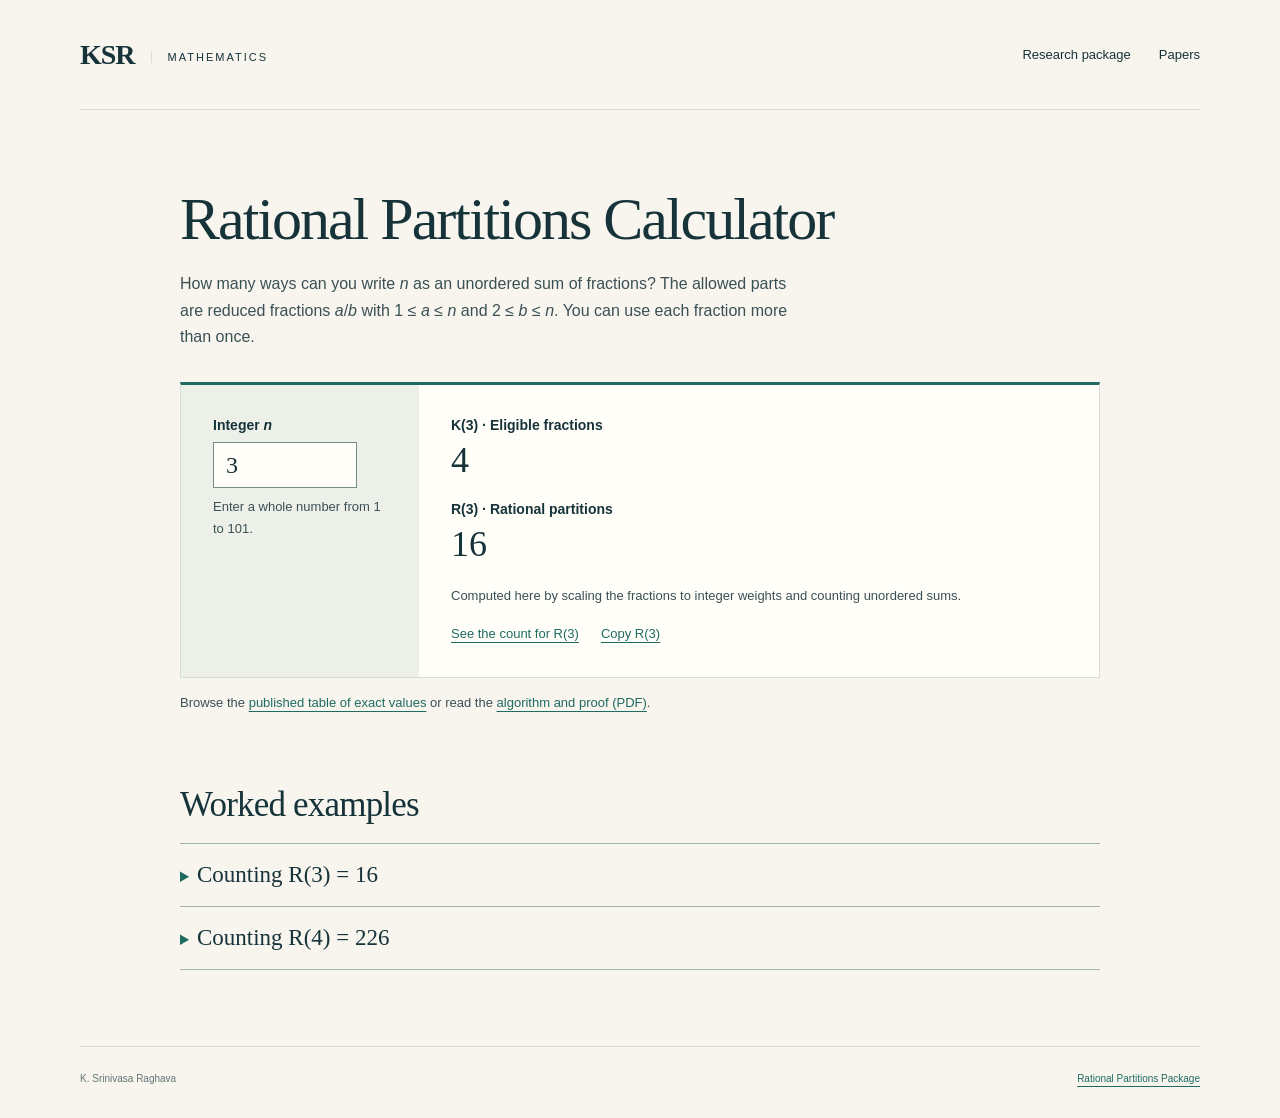
==== docs/rational-partitions.html @ e2c0a100 "Add the interactive Rational Partitions calculator and worked examples" ====
<!doctype html>
<html lang="en">
<head>
  <meta charset="utf-8">
  <meta name="viewport" content="width=device-width, initial-scale=1">
  <meta name="theme-color" content="#17333a">
  <meta name="description" content="Explore exact diagonal rational partition counts for integers from 1 to 101, with worked examples for 3 and 4.">
  <title>Rational Partitions Calculator | K. Srinivasa Raghava</title>
  <link rel="stylesheet" href="styles.css">
  <style>
    .calc-page { max-width: 920px; margin-inline: auto; padding-block: clamp(40px, 6vw, 76px); }
    .calc-page h1 { max-width: 800px; font-size: clamp(38px, 5vw, 60px); }
    .calc-page h2 { font-size: clamp(27px, 4vw, 35px); }
    .calc-page p, .calc-page li { line-height: 1.65; }
    .calc-intro { max-width: 71ch; margin: 18px 0 32px; color: var(--body); }
    .calc-panel { display: grid; grid-template-columns: minmax(180px, .7fr) minmax(0, 2fr); background: var(--white); border: 1px solid var(--line); border-top: 3px solid var(--accent); }
    .calc-controls, .calc-results { padding: clamp(20px, 3vw, 32px); min-width: 0; }
    .calc-controls { background: var(--wash); }
    .calc-controls label, .calc-label { display: block; font-size: 14px; font-weight: bold; }
    .calc-controls input { margin-top: 9px; width: 100%; max-width: 12ch; min-height: 46px; padding: 7px 12px; color: var(--ink); background: var(--white); border: 1px solid #758f86; font: 24px Georgia, serif; }
    .calc-page .calc-hint, .calc-page .calc-method, .calc-page .calc-source { color: var(--body); font-size: 13px; }
    .calc-hint { margin: 8px 0 0; }
    .calc-results dl { margin: 0; }
    .calc-results dt:not(:first-child) { margin-top: 18px; }
    .calc-label { margin-bottom: 5px; }
    .calc-value { display: block; margin: 0; overflow-wrap: anywhere; font: 36px/1.25 Georgia, serif; font-variant-numeric: lining-nums tabular-nums; }
    .calc-value.long { font: 16px/1.65 ui-monospace, Consolas, monospace; }
    .calc-method { margin: 18px 0 0; }
    .calc-actions { display: flex; flex-wrap: wrap; align-items: center; gap: 12px 22px; margin-top: 15px; font-size: 13px; }
    .calc-actions button { background: none; border: 0; color: var(--accent); text-decoration: underline; text-underline-offset: 4px; cursor: pointer; padding: 4px 0; }
    .calc-error { margin: 0; font-size: 15px; }
    .calc-source { margin: 14px 0 0; }
    .calc-examples { margin-top: clamp(45px, 7vw, 72px); }
    .calc-examples h2 { margin-bottom: 18px; }
    .calc-examples details { border-top: 1px solid #a4b4aa; }
    .calc-examples details:last-of-type { border-bottom: 1px solid #a4b4aa; }
    .calc-examples summary { cursor: pointer; padding: 18px 0; color: var(--ink); font: 23px Georgia, serif; }
    .calc-examples summary::marker { color: var(--accent); font-size: 16px; }
    .calc-steps { padding-left: 1.5em; margin: 0; max-width: 76ch; }
    .calc-steps li { padding: 0 0 13px 3px; }
    .calc-steps p { margin: 0 0 12px; }
    .calc-steps li::marker { color: var(--accent); font-weight: bold; }
    .calc-steps table { border-collapse: collapse; width: min(100%, 570px); margin: 8px 0 0; font-size: 15px; font-variant-numeric: tabular-nums; }
    .calc-steps th, .calc-steps td { padding: 7px 6px; text-align: right; border-bottom: 1px solid var(--line); }
    .calc-steps tr > :first-child { text-align: left; }
    .calc-equation { display: block; margin: 7px 0; font: clamp(18px, 2.5vw, 23px)/1.5 Georgia, serif; color: var(--accent); }
    .calc-examples details > p { margin: 0 0 22px; font-size: 14px; }
    @media (max-width: 620px) {
      .calc-panel { grid-template-columns: minmax(0, 1fr); }
      .calc-steps table { font-size: 13px; }
      .calc-steps th, .calc-steps td { padding: 6px 3px; }
    }
  </style>
</head>
<body>
  <a class="skip-link" href="#calculator">Skip to calculator</a>
  <header class="site-header">
    <a class="wordmark" href="./" aria-label="Research collection home">KSR<span>Mathematics</span></a>
    <nav aria-label="Main navigation">
      <a href="./#rational-partitions-package">Research package</a>
      <a href="./#papers">Papers</a>
    </nav>
  </header>
  <main class="calc-page">
    <h1>Rational Partitions Calculator</h1>
    <p class="calc-intro">How many ways can you write <i>n</i> as an unordered sum of fractions? The allowed parts are reduced fractions <i>a</i>/<i>b</i> with 1 ≤ <i>a</i> ≤ <i>n</i> and 2 ≤ <i>b</i> ≤ <i>n</i>. You can use each fraction more than once.</p>
    <section class="calc-panel" id="calculator" aria-label="Exact partition calculator">
      <div class="calc-controls">
        <label for="order">Integer <i>n</i></label>
        <input id="order" type="text" value="3" inputmode="numeric" autocomplete="off" spellcheck="false" aria-describedby="order-range" disabled>
        <p class="calc-hint" id="order-range">Enter a whole number from 1 to 101.</p>
        <noscript><p>Enable JavaScript to change the input, or use the exact values table below.</p></noscript>
      </div>
      <div class="calc-results">
        <div id="result">
          <dl>
            <dt class="calc-label"><span id="key-label">K(3)</span> · Eligible fractions</dt>
            <dd class="calc-value" id="key-count">4</dd>
            <dt class="calc-label"><span id="partition-label">R(3)</span> · Rational partitions</dt>
            <dd class="calc-value" id="partition-count">16</dd>
          </dl>
          <p class="calc-method" id="method"></p>
          <div class="calc-actions">
            <a id="walkthrough" href="#example-3">See the count for R(3)</a>
            <button id="copy-count" type="button" hidden>Copy R(3)</button>
            <span id="copy-status" role="status"></span>
          </div>
        </div>
        <p class="calc-error" id="error" hidden></p>
        <span id="update-status" class="sr-only" role="status" aria-live="polite" aria-atomic="true"></span>
      </div>
    </section>
    <p class="calc-source">Browse the <a href="https://github.com/SRINIVASARAGHAVA/Rational-Partitions-Package/blob/main/R_values.txt">published table of exact values</a> or read the <a href="https://github.com/SRINIVASARAGHAVA/Rational-Partitions-Package/blob/main/rational-partition-algorithm.pdf">algorithm and proof (PDF)</a>.</p>
    <section class="calc-examples" aria-labelledby="examples-title">
      <h2 id="examples-title">Worked examples</h2>
      <details id="example-3">
        <summary>Counting R(3) = 16</summary>
        <ol class="calc-steps">
          <li><strong>List the four fractions.</strong> The thirds are 1/3 and 2/3. The halves are 1/2 and 3/2. Their subtotals add to 3. The subtotal from thirds must therefore be a multiple of both 1/3 and 1/2. Since 2 and 3 are coprime, that subtotal is an integer.</li>
          <li><strong>Count the two groups.</strong> To make an integer subtotal <i>j</i> from thirds, the numbers of copies <i>u</i> and <i>v</i> satisfy <i>u</i> + 2<i>v</i> = 3<i>j</i>. For halves they satisfy <i>u</i> + 3<i>v</i> = 2<i>j</i>. In each case, choosing a nonnegative <i>v</i> up to the allowed maximum fixes <i>u</i>.
            <table aria-label="Ways to reach each subtotal using thirds or halves for n equals 3">
              <thead><tr><th scope="col">Subtotal <i>j</i></th><th scope="col">0</th><th scope="col">1</th><th scope="col">2</th><th scope="col">3</th></tr></thead>
              <tbody><tr><th scope="row">Thirds</th><td>1</td><td>2</td><td>4</td><td>5</td></tr>
                <tr><th scope="row">Halves</th><td>1</td><td>1</td><td>2</td><td>3</td></tr></tbody>
            </table>
          </li>
          <li><strong>Pair subtotals that add to 3.</strong> Each choice of thirds totaling <i>j</i> can be paired with every choice of halves totaling 3 − <i>j</i>.
            <span class="calc-equation">R(3) = 1 × 3 + 2 × 2 + 4 × 1 + 5 × 1 = <strong>16</strong>.</span>
          </li>
        </ol>
        <p><a class="use-example" href="#order" data-order="3" hidden>Show n = 3 in the calculator</a></p>
      </details>
      <details id="example-4">
        <summary>Counting R(4) = 226</summary>
        <ol class="calc-steps">
          <li><strong>Group the seven fractions.</strong> The thirds are 1/3, 2/3 and 4/3. The other parts are 1/4, 3/4, 1/2 and 3/2. The latter have denominators dividing 4. The thirds therefore have a subtotal that is a multiple of both 1/3 and 1/4, hence an integer.</li>
          <li><strong>Count each group by subtotal.</strong> For thirds totaling <i>j</i>, count the nonnegative solutions of <i>u</i> + 2<i>v</i> + 4<i>w</i> = 3<i>j</i>. For example, at <i>j</i> = 2 there are four solutions with <i>w</i> = 0 and two with <i>w</i> = 1.
            <p>The half parts total a multiple of 1/2. To reach the integer <i>j</i>, the quarter parts must therefore also total a multiple of 1/2. Write their subtotal as <i>r</i>/2, leaving (2<i>j</i> − <i>r</i>)/2 for the half parts. In quarter units the first count is ⌊2<i>r</i>/3⌋ + 1. In half units the second is ⌊(2<i>j</i> − <i>r</i>)/3⌋ + 1. Multiply the two counts and sum over <i>r</i> = 0, …, 2<i>j</i>. At <i>j</i> = 1 this gives 1 × 1 + 1 × 1 + 2 × 1 = 4.</p>
            <table aria-label="Ways to reach each subtotal using thirds or the other fractions for n equals 4">
              <thead><tr><th scope="col">Subtotal <i>j</i></th><th scope="col">0</th><th scope="col">1</th><th scope="col">2</th><th scope="col">3</th><th scope="col">4</th></tr></thead>
              <tbody><tr><th scope="row">Thirds</th><td>1</td><td>2</td><td>6</td><td>9</td><td>16</td></tr>
                <tr><th scope="row">Quarters &amp; halves</th><td>1</td><td>4</td><td>12</td><td>27</td><td>48</td></tr></tbody>
            </table>
          </li>
          <li><strong>Pair subtotals that add to 4.</strong> Multiply the entry for thirds totaling <i>j</i> by the entry for quarters and halves totaling 4 − <i>j</i>.
            <span class="calc-equation">R(4) = 1 × 48 + 2 × 27 + 6 × 12 + 9 × 4 + 16 × 1 = <strong>226</strong>.</span>
          </li>
        </ol>
        <p><a class="use-example" href="#order" data-order="4" hidden>Show n = 4 in the calculator</a></p>
      </details>
    </section>
  </main>
  <footer><span>K. Srinivasa Raghava</span><a href="./#rational-partitions-package">Rational Partitions Package</a></footer>
  <script type="application/json" id="exact-rows">[
["0","0"],
["1","1"],
["4","16"],
["7","226"],
["14","8047"],
["17","223310"],
["28","19427673"],
["35","1208928320"],
["46","209924387816"],
["53","29755936703990"],
["72","11435584649661823"],
["79","1722867557733626077"],
["102","1308567615018603641255"],
["113","616563815825352848124715"],
["128","1073916756716760287994290630"],
["143","654192576413390465389509894893"],
["174","1713579344111425236909679499066846"],
["185","832797074866439220111041884387838792"],
["220","3787994310866844887921900156675831824405"],
["235","5343649357268466678865138717973085492092027"],
["258","55659066853112618668696724258520974958895208295"],
["277","191559122061911699196340327907977473388072907276903"],
["320","2645089154281566086039531116554182801522031249536040441"],
["335","3573028045270571303447492815515542627470939675926233039487"],
["374","126637408444280403140441974135629812179916125319085708684298011"],
["397","971033061510856466527698732604536926649352879911184057642013257042"],
["432","23626057379493707057161991461163559081755443065716719423732510899941648"],
["455","185550042166916445919770483398648873696090342416069487335075960594026074280"],
["510","11405266619777829385753183113306631680189533396207178032524924030882716482886017"],
["525","16495918246886874946781417720997202026302647499107720832106997617318522025532711500"],
["584","1625444928614558641870452606314512305926975181173082090348419218806985233872422081214482"],
["615","21830888842738911177926029145074782062208871428597387965389572161410903982559920650626927437"],
["654","3691460012948555193781784242307323585761603589807835815199221172581164090709846563400318334229658"],
["685","120380936552117999771467788143848901867066410440301615507774802479557502249472490824520919306679980497"],
["732","88216177508766297221044965089543518227512835552115344829815176661832561431161311532801600687367328153025503"],
["755","624192852477773644913745770197021111908032871066548839996195289838872640923888618349408509024485669243468401779"],
["826","241504106871637545597380498557711495367800755898889825793822423459489456451534926728431428960921382471518452782189559"],
["861","15003075952483481940063006215938336547883906788076865293629249187498858998777023841103553867474808688394244190079901044442"],
["908","8416388865279150226080437392087591017879572916445993893067648231027240799089822984011053285115991662744276556648091808154947317"],
["939","257303423288347408526608851837738975092588105807326716635760452798305332742053690086444577909944304522707505868514610472990079876706"],
["1018","226945853801478502627776719573838602323987469793567805863817714584936409250181871044717372139136353276980743148539084568299793778875535545"],
["1041","1702532105000803761703920242458651008795994020408625084127950729465516585746712618101645622617013958305030579481872481193079459108003722780886"],
["1124","2231285589272609339502509817656864714292147228302787792555244438145068487557817932916569487677949994227830547536357141414118891053016781337583367859"],
["1163","252787455912519391140524695859047742632766926438523271944700871265871033633582789589584117590930541919518558403205888995126315675805165944794479680857133"],
["1210","114295490897130163652438424899318620436480554703341953883569767634172014330267224693040240488500177771837734746633183529095705788510323807992264267360323738900"],
["1253","23751141084215645266798278129174135692481771365834942833591802556372930064486794386936898669275748726599677723724487775841673750372983253691001164086184253053389684"],
["1344","68528672078547735048377339673856326207249891036133791391041626573981557569531193069571163238423578443170645444243734585689956670537886610327703361057893937419814751679606"],
["1375","1930889302953251718668281274167859253974511788770824749558845746173507805152783705061151508623627749714368148270353233268031473675667724871005134244949133949197944290331863335"],
["1458","17151838154799095721733529628640697812768194695915840067517993825965383291640213406349746268738992233126145446739832631006523767998217567089516865275318058448615515959442499987707246"],
["1497","1769379726006151422531807552781197857242589757037232663686200497000338554881147965977747823705719537371380017714465105132867273301631439792917797985503810301158498049573959469715601506446"],
["1560","8125272906821371345331529329417928389257950197418074668126523936740118440007477730232611384878300911108157983257355647994552274136179427399051428051133577323570941978901751448973732818601851129"],
["1607","2910330451821694020188535419710770412867257070768385375842188638757003862700861712813822699265455402962543239543463749886165410759012441702333234505271919882723924802766261508772167642911308517806823"],
["1710","[base64]"],
["1745","[base64]"],
["1824","[base64]"],
["1871","[base64]"],
["1942","[base64]"],
["1997","[base64]"],
["2112","[base64]"],
["2143","[base64]"],
["2262","[base64]"],
["2321","[base64]"],
["2392","[base64]"],
["2455","[base64]"],
["2550","[base64]"],
["2589","[base64]"],
["2720","[base64]"],
["2783","[base64]"],
["2870","[base64]"],
["2917","[base64]"],
["3056","[base64]"],
["3103","[base64]"],
["3246","[base64]"],
["3317","[base64]"],
["3396","[base64]"],
["3467","[base64]"],
["3586","[base64]"],
["3633","[base64]"],
["3788","[base64]"],
["3851","[base64]"],
["3958","[base64]"],
["4037","[base64]"],
["4200","[base64]"],
["4247","[base64]"],
["4374","[base64]"],
["4457","[base64]"],
["4568","[base64]"],
["4647","[base64]"],
["4822","[base64]"],
["4869","[base64]"],
["5012","[base64]"],
["5099","[base64]"],
["5218","[base64]"],
["5309","[base64]"],
["5452","[base64]"],
["5515","[base64]"],
["5706","[base64]"],
["5789","[base64]"],
["5908","[base64]"],
["5987","[base64]"],
["6186","[base64]"]
]</script>
  <script>
    (() => {
      const published = JSON.parse(document.getElementById('exact-rows').textContent);
      const input = document.getElementById('order');
      const result = document.getElementById('result');
      const error = document.getElementById('error');
      const status = document.getElementById('update-status');
      const partitionCount = document.getElementById('partition-count');
      const walkthrough = document.getElementById('walkthrough');
      const copy = document.getElementById('copy-count');
      const copyStatus = document.getElementById('copy-status');
      const directLimit = 8;

      function gcd(a, b) {
        while (b !== 0) [a, b] = [b, a % b];
        return a;
      }

      function countDirectly(n) {
        let denominator = 1;
        for (let b = 2; b <= n; b++) {
          denominator = denominator / gcd(denominator, b) * b;
        }
        const target = n * denominator;
        const counts = Array(target + 1).fill(0n);
        counts[0] = 1n;
        let keys = 0;
        for (let b = 2; b <= n; b++) {
          for (let a = 1; a <= n; a++) {
            if (gcd(a, b) !== 1) continue;
            keys++;
            const weight = a * (denominator / b);
            for (let total = weight; total <= target; total++) {
              counts[total] += counts[total - weight];
            }
          }
        }
        return [String(keys), counts[target].toString()];
      }

      function update() {
        const text = input.value.trim();
        const n = Number(text);
        copyStatus.textContent = '';
        if (!/^\d+$/.test(text) || !Number.isSafeInteger(n) || n < 1 || n > published.length) {
          result.hidden = true;
          error.hidden = false;
          error.textContent = 'Enter a whole number from 1 to 101 to see its counts.';
          status.textContent = error.textContent;
          input.setAttribute('aria-invalid', 'true');
          input.setAttribute('aria-describedby', 'error');
          return;
        }
        input.removeAttribute('aria-invalid');
        input.setAttribute('aria-describedby', 'order-range');
        error.hidden = true;
        const [keys, partitions] = n <= directLimit ? countDirectly(n) : published[n - 1];
        document.getElementById('key-label').textContent = 'K(' + n + ')';
        document.getElementById('partition-label').textContent = 'R(' + n + ')';
        document.getElementById('key-count').textContent = keys;
        partitionCount.textContent = partitions;
        partitionCount.classList.toggle('long', partitions.length > 16);
        const method = document.getElementById('method');
        if (n === 1) method.textContent = 'Every allowed denominator must be at least 2. For n = 1 the set of eligible fractions is empty.';
        else if (n <= directLimit) method.textContent = 'Computed here by scaling the fractions to integer weights and counting unordered sums.';
        else method.textContent = 'Exact entry from the published table, displayed with all ' + partitions.length + ' digits of R(' + n + ').';
        walkthrough.hidden = n !== 3 && n !== 4;
        if (!walkthrough.hidden) {
          walkthrough.href = '#example-' + n;
          walkthrough.textContent = 'See the count for R(' + n + ')';
        }
        copy.hidden = !navigator.clipboard;
        copy.textContent = 'Copy R(' + n + ')';
        result.hidden = false;
        status.textContent = partitions.length <= 16
          ? 'For n = ' + n + ', K = ' + keys + ' and R = ' + partitions + '.'
          : 'For n = ' + n + ', K = ' + keys + '. The exact ' + partitions.length + '-digit value of R is displayed.';
      }

      input.disabled = false;
      input.addEventListener('input', update);
      copy.addEventListener('click', async () => {
        const count = partitionCount.textContent;
        try {
          await navigator.clipboard.writeText(count);
          if (count === partitionCount.textContent && !result.hidden) copyStatus.textContent = 'Copied.';
        } catch {
          copyStatus.textContent = 'Select the number to copy it.';
        }
      });
      function openLinkedExample() {
        if (location.hash === '#example-3' || location.hash === '#example-4') {
          document.getElementById(location.hash.slice(1)).open = true;
        }
      }
      walkthrough.addEventListener('click', () => {
        document.getElementById(walkthrough.hash.slice(1)).open = true;
      });
      for (const link of document.querySelectorAll('.use-example')) {
        link.hidden = false;
        link.addEventListener('click', () => {
          input.value = link.dataset.order;
          update();
          input.focus({ preventScroll: true });
        });
      }
      window.addEventListener('hashchange', openLinkedExample);
      openLinkedExample();
      update();
    })();
  </script>
</body>
</html>
---- docs/styles.css ----
:root{--paper:#f7f5ee;--ink:#17333a;--body:#3b5055;--muted:#627474;--line:#d7ded6;--accent:#1e6b62;--white:#fffef9;--wash:#edf0e8;font-family:Arial,Helvetica,sans-serif;color:var(--ink);background:var(--paper);font-synthesis:none;scroll-behavior:smooth}
*{box-sizing:border-box}body{margin:0}a{color:var(--accent);text-underline-offset:4px}a:hover{text-decoration-thickness:2px}a:focus-visible,button:focus-visible,input:focus-visible,select:focus-visible,summary:focus-visible{outline:3px solid #b5712c;outline-offset:5px}button,input,select{font:inherit}[hidden]{display:none!important}.site-header,main,footer{width:min(1120px,calc(100% - 96px));margin-inline:auto}.site-header{height:110px;display:flex;align-items:center;justify-content:space-between;border-bottom:1px solid var(--line)}.wordmark{font-family:Georgia,'Times New Roman',serif;font-size:28px;font-weight:bold;color:var(--ink);text-decoration:none;letter-spacing:-1px}.wordmark span{font-family:Arial,Helvetica,sans-serif;font-size:11px;letter-spacing:2px;font-weight:400;text-transform:uppercase;padding-left:16px;margin-left:16px;border-left:1px solid var(--line);vertical-align:middle}nav{display:flex;gap:28px;font-size:13px}nav a{text-decoration:none;color:var(--ink)}.hero{display:grid;grid-template-columns:1fr 230px;gap:80px;padding:86px 0 90px;align-items:center}.eyebrow{font-size:10px;font-weight:bold;letter-spacing:2px;text-transform:uppercase;color:var(--accent);margin:0 0 23px}h1,h2,h3,.hero-subtitle{font-family:Georgia,'Times New Roman',serif;font-weight:400}h1{font-size:clamp(38px,5vw,62px);line-height:1.12;letter-spacing:-2px;margin:0 0 6px}.hero-subtitle{font-size:clamp(29px,4vw,47px);line-height:1.15;color:var(--muted);margin:0 0 28px;letter-spacing:-1px}.intro{font-size:17px;max-width:500px;color:var(--body);line-height:1.7;margin:0 0 32px}.hero-links{display:flex;gap:25px;align-items:center;font-size:12px}.button{display:inline-flex;align-items:center;gap:30px;padding:16px 22px;background:var(--ink);color:var(--white);border:1px solid var(--ink);text-decoration:none}.button:hover{background:var(--accent)}.hero-note{border-left:1px solid var(--line);padding-left:40px}.collection-number{display:block;font-family:Georgia,'Times New Roman',serif;font-size:82px;letter-spacing:-6px;line-height:1}.hero-note>p{font-size:13px;color:var(--body)}.note-rule{height:1px;background:var(--line);width:38px;margin:23px 0}.hero-note .note-small{font-size:11px;line-height:1.9}.note-caption{display:block;margin-top:24px;font-size:10px;line-height:1.7;color:var(--muted)}.collection{scroll-margin-top:25px}.section-heading{display:flex;justify-content:space-between;align-items:end;border-top:2px solid var(--ink);padding-top:30px;padding-bottom:26px}.section-heading .eyebrow{margin-bottom:10px}h2{font-size:34px;letter-spacing:-.8px;margin:0}.section-heading>p{font-size:11px;line-height:1.8;text-align:right;color:var(--muted);margin:0}.filters{display:flex;gap:20px;align-items:end;background:var(--wash);padding:22px;margin:0 0 23px}.filters label{font-size:10px;font-weight:bold;letter-spacing:.4px;display:block;margin-bottom:8px}.search-group{flex:1}.topic-group{width:240px}.filters input,.filters select{border:1px solid #abbcb3;border-radius:0;background:var(--white);color:var(--ink);width:100%;height:42px;padding:8px 12px;font-size:12px}.filters input::placeholder{color:var(--muted)}.clear-button{background:none;border:0;border-bottom:1px solid var(--muted);padding:10px 0;margin-bottom:4px;color:var(--body);font-size:11px;white-space:nowrap;cursor:pointer}.collection-line{display:flex;justify-content:space-between;color:var(--muted);font-size:10px;letter-spacing:.3px;border-bottom:1px solid var(--line);padding:0 0 12px}.collection-line p{margin:0}.paper{display:grid;grid-template-columns:62px 1fr;gap:10px;padding:33px 0 29px;border-bottom:1px solid var(--line)}.paper-number{font-family:Georgia,'Times New Roman',serif;font-size:18px;color:#7e9188;padding-top:27px}.paper-meta{display:flex;gap:14px;flex-wrap:wrap;font-size:10px;color:var(--muted);line-height:1.5}.paper-meta span+span:before{content:'·';margin-right:14px;color:var(--muted)}h3{font-size:26px;line-height:1.3;letter-spacing:-.35px;margin:11px 0 14px;max-width:880px}h3 a{color:var(--ink);text-decoration:none}h3 a:hover{color:var(--accent);text-decoration:underline}.summary{font-size:13px;line-height:1.85;color:var(--body);max-width:850px;margin:0 0 16px}.tags{display:flex;gap:7px;flex-wrap:wrap;margin-bottom:20px}.tag{font-size:9px;padding:5px 8px;border:1px solid #d9e0d4;background:#f0f2e9;color:#496459}.paper-actions{display:flex;gap:23px;align-items:center;flex-wrap:wrap;font-size:11px;line-height:1.5}.paper-actions a{color:var(--accent)}.paper-actions .pdf-link{font-weight:bold}.pdf-link span[aria-hidden]{padding-left:4px}.copy-citation{border:0;background:none;color:var(--accent);text-decoration:underline;text-underline-offset:4px;padding:0;cursor:pointer;font-size:11px}.citation{margin-top:16px;font-size:10px;color:var(--muted)}.citation summary{cursor:pointer;width:fit-content}.citation pre{padding:16px;background:var(--wash);font-size:10px;line-height:1.7;white-space:pre-wrap;overflow-wrap:anywhere;color:var(--body);border:1px solid var(--line)}.empty-state{padding:45px 20px;background:var(--wash);font-size:14px;line-height:1.6;color:var(--body)}.about{display:grid;grid-template-columns:1fr 1.5fr;gap:70px;padding:75px 0 65px;scroll-margin-top:25px}.about .eyebrow{margin-bottom:13px}.about h2{font-size:30px}.about p:not(.eyebrow){font-size:13px;line-height:1.85;color:var(--body);margin:0 0 17px}.about .rights{font-size:11px!important;color:var(--muted)!important}.about a{font-size:12px}footer{border-top:1px solid var(--line);display:flex;justify-content:space-between;gap:25px;padding:26px 0 34px;font-size:10px;color:var(--muted)}.skip-link{position:absolute;top:-80px;left:20px;background:var(--ink);color:white;padding:14px;z-index:10}.skip-link:focus{top:12px}.sr-only{position:absolute!important;width:1px;height:1px;padding:0;margin:-1px;overflow:hidden;clip:rect(0,0,0,0);white-space:nowrap;border:0}
@media(max-width:800px){.site-header,main,footer{width:calc(100% - 48px)}.site-header{height:88px}.hero{gap:35px;grid-template-columns:1fr 155px;padding:64px 0}.hero-note{padding-left:25px}.hero-links{align-items:start;flex-direction:column;gap:18px}.paper{grid-template-columns:40px 1fr}.filters{flex-wrap:wrap}.search-group{min-width:50%}.topic-group{width:220px}.clear-button{margin-left:auto}.about{gap:35px;grid-template-columns:1fr 1.5fr}.paper-actions{gap:18px}}
@media(max-width:540px){.site-header,main,footer{width:calc(100% - 36px)}.wordmark{font-size:25px}.wordmark span{display:none}nav{gap:18px;font-size:11px}.hero{display:block;padding:45px 0 48px}h1{font-size:38px;letter-spacing:-1.6px}.hero-subtitle{font-size:31px}.hero-note{display:none}.intro{font-size:15px}.hero-links{font-size:11px;gap:20px;flex-direction:row;align-items:center;flex-wrap:wrap}.button{padding:14px 17px;gap:20px}.section-heading{align-items:start;gap:15px}.section-heading>p{font-size:9px;max-width:120px}.section-heading h2{font-size:28px}.filters{padding:16px;gap:15px}.search-group,.topic-group{width:100%;flex:auto}.clear-button{margin-left:0}.collection-line{font-size:9px}.paper{display:block;padding:27px 0}.paper-number{display:none}.paper-meta{font-size:9px;gap:8px}.paper-meta span+span:before{margin-right:8px}h3{font-size:24px}.summary{font-size:12px}.paper-actions{gap:15px;font-size:10px}.copy-citation{font-size:10px}.about{display:block;padding:48px 0 35px}.about h2{margin-bottom:23px}footer{display:block;line-height:1.8}footer span{display:block}.eyebrow{font-size:9px;letter-spacing:1.5px}}
.hero{grid-template-columns:minmax(0,1fr) minmax(260px,340px);gap:64px;padding:70px 0 78px}.intro{max-width:660px;font-size:16px;line-height:1.8}.hero-portrait{margin:0;min-width:0}.hero-portrait img{display:block;width:100%;height:auto;aspect-ratio:1122/1402;object-fit:contain;border:1px solid var(--line);background:var(--wash)}.hero-portrait figcaption{display:flex;justify-content:space-between;gap:12px;flex-wrap:wrap;margin-top:12px;font-size:10px;line-height:1.6;color:var(--muted)}
@media(max-width:900px){.hero{grid-template-columns:minmax(0,1fr) 260px;gap:35px}.intro{font-size:15px}.hero-portrait figcaption{display:block}.hero-portrait figcaption span{display:block}}
@media(max-width:700px){.hero{display:flex;flex-direction:column;align-items:stretch;gap:34px;padding:45px 0 48px}.hero-portrait{width:min(280px,100%);align-self:center}.hero-portrait figcaption{display:flex}.hero-links{flex-direction:row;align-items:center;flex-wrap:wrap}.intro{max-width:none;font-size:15px}}
.social-links{display:flex;align-items:center;gap:22px;flex-wrap:wrap;margin:24px 0 0;font-size:11px;line-height:1.8}.social-links>span{font-size:9px;letter-spacing:1.2px;text-transform:uppercase;color:var(--muted)}.feature{display:grid;grid-template-columns:180px minmax(0,1fr);gap:45px;padding:40px 44px;margin:0 0 62px;background:var(--ink);color:var(--white);border-top:3px solid var(--accent);scroll-margin-top:25px}.feature .eyebrow{color:#b4d8cb;margin-bottom:18px}.feature-source{font-size:13px;line-height:1.6;margin:0 0 14px;color:#edf0e8}.feature time{font-size:11px;color:#c3d2ca}.feature h2{font-size:31px;line-height:1.3;letter-spacing:-.5px;color:var(--white);margin:0 0 18px}.feature-description{font-size:14px;line-height:1.85;color:#edf0e8;margin:0 0 15px;max-width:730px}.feature-attribution{font-size:11px;line-height:1.8;color:#c3d2ca;margin:0 0 23px}.feature-link{font-size:12px;color:var(--white)}.feature-link span{padding-left:6px}
@media(max-width:700px){.feature{grid-template-columns:1fr;gap:25px;padding:28px;margin-bottom:42px}.feature .eyebrow{margin-bottom:10px}.feature-source{display:inline;margin-right:15px}.feature h2{font-size:27px}.feature-description{font-size:13px}.social-links{gap:18px}.site-header nav{gap:15px}}
@media print{.social-links{display:none}.feature{display:block;background:white;color:var(--ink);border:1px solid var(--line);break-inside:avoid}.feature h2,.feature p,.feature time,.feature a{color:var(--ink)!important}.feature-copy{margin-top:20px}}
@media(prefers-reduced-motion:reduce){:root{scroll-behavior:auto}}
@media print{.site-header nav,.hero-links,.hero-note,.filters,.copy-citation,footer,.citation{display:none!important}.site-header,main{width:100%}.hero{display:block;padding:25px 0}.paper{break-inside:avoid}.paper-actions a:after{content:' (' attr(href) ')';font-size:9px}.about{display:block;padding:25px 0}body{background:white}}
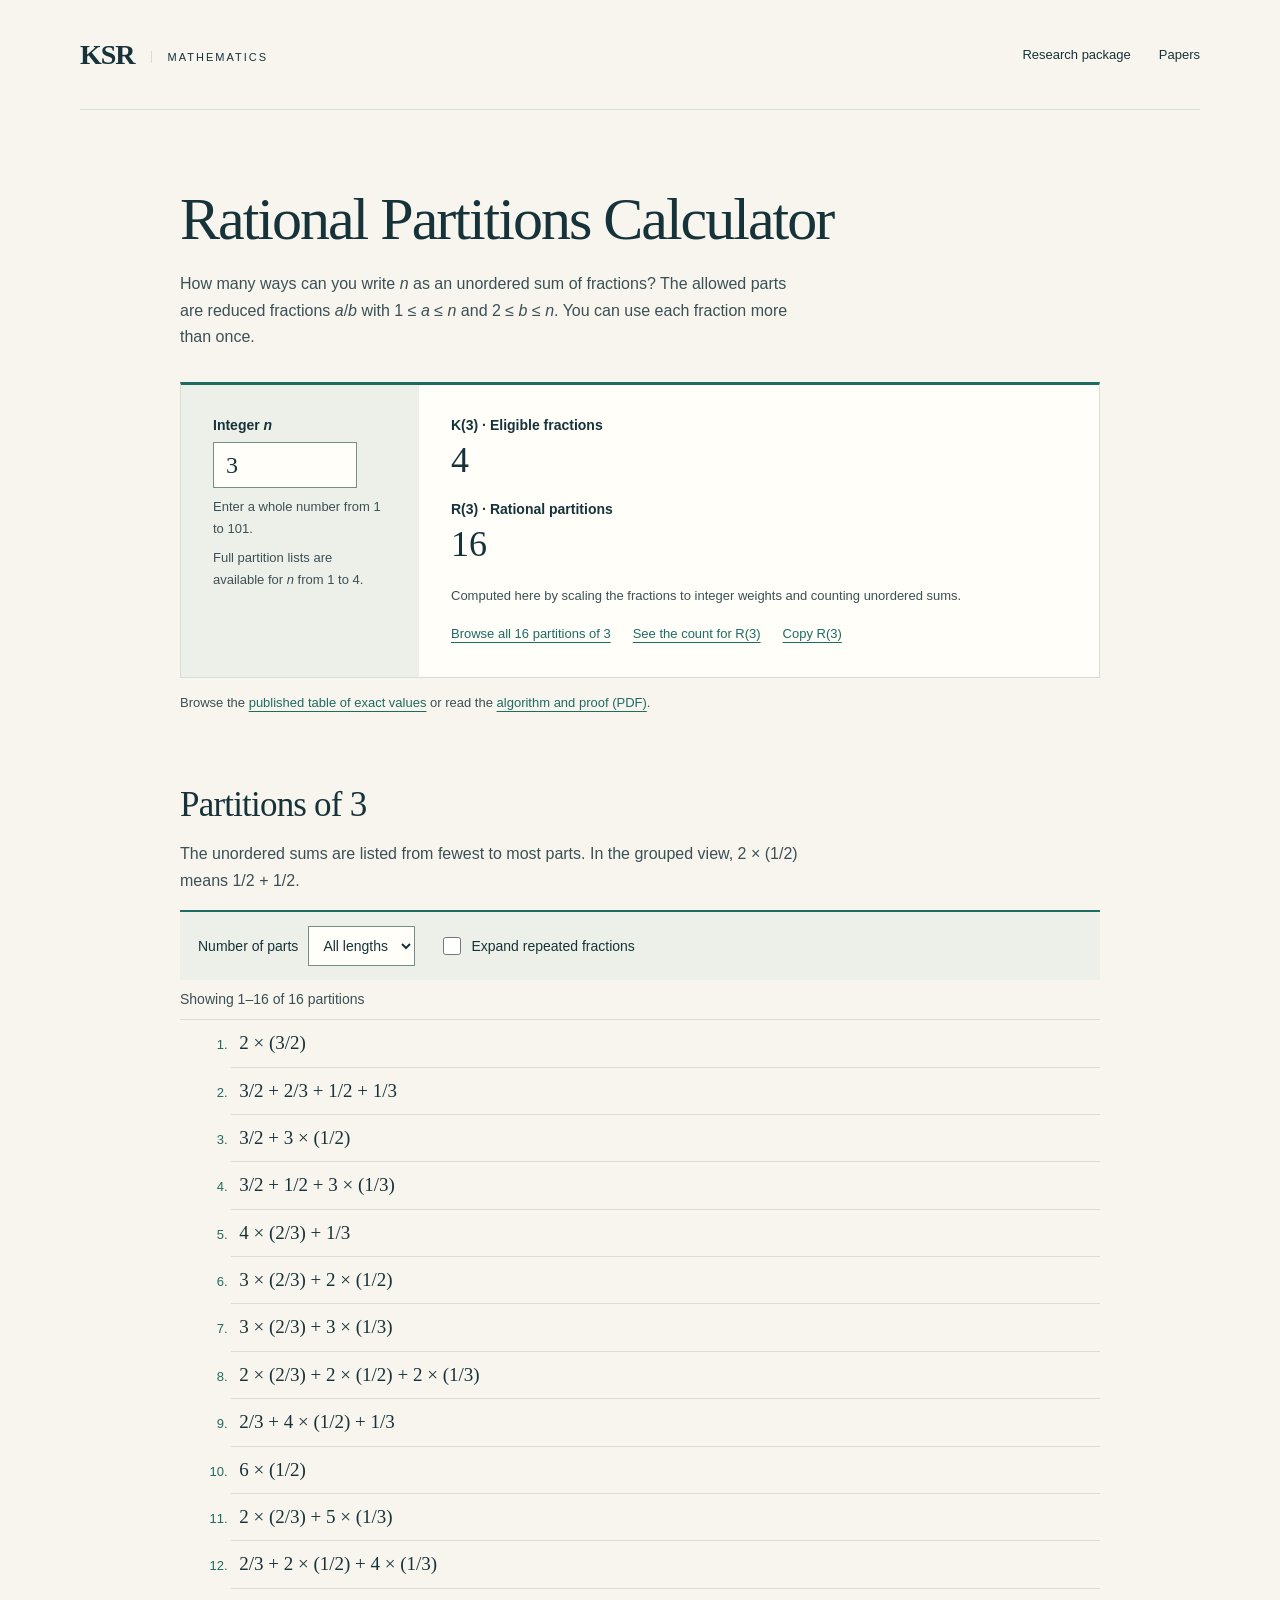
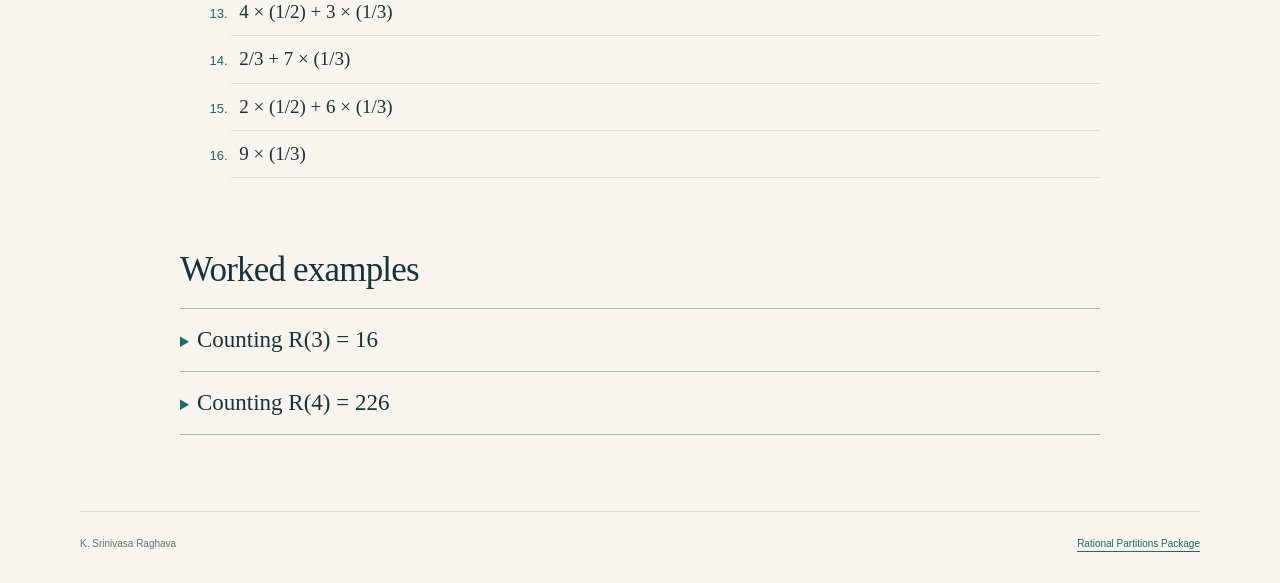
==== commit f3e40183: "List and filter the exact rational partitions of small integers" ====
--- a/docs/rational-partitions.html
+++ b/docs/rational-partitions.html
@@ -4,7 +4,7 @@
   <meta charset="utf-8">
   <meta name="viewport" content="width=device-width, initial-scale=1">
   <meta name="theme-color" content="#17333a">
-  <meta name="description" content="Explore exact diagonal rational partition counts for integers from 1 to 101, with worked examples for 3 and 4.">
+  <meta name="description" content="Find exact rational partition counts through 101 and browse every partition of 3 and 4 alongside the worked examples.">
   <title>Rational Partitions Calculator | K. Srinivasa Raghava</title>
   <link rel="stylesheet" href="styles.css">
   <style>
@@ -30,6 +30,22 @@
     .calc-actions button { background: none; border: 0; color: var(--accent); text-decoration: underline; text-underline-offset: 4px; cursor: pointer; padding: 4px 0; }
     .calc-error { margin: 0; font-size: 15px; }
     .calc-source { margin: 14px 0 0; }
+    .partition-explorer { margin-top: clamp(45px, 7vw, 72px); scroll-margin-top: 20px; }
+    .partition-explorer p { max-width: 72ch; color: var(--body); }
+    .list-controls { display: flex; align-items: center; flex-wrap: wrap; gap: 8px 28px; padding: 12px 18px; background: var(--wash); border-top: 2px solid var(--accent); }
+    .list-controls label { display: inline-flex; align-items: center; gap: 10px; min-height: 44px; font-size: 14px; }
+    .list-controls select, .list-pages button { min-height: 40px; padding: 7px 10px; border: 1px solid #758f86; background: var(--white); color: var(--ink); }
+    .list-controls select { max-width: 100%; }
+    .list-controls input { width: 18px; height: 18px; margin: 0; accent-color: var(--accent); }
+    .list-navigation { position: sticky; top: 0; z-index: 1; display: flex; align-items: center; justify-content: space-between; flex-wrap: wrap; gap: 4px 14px; padding: 8px 0; background: var(--paper); border-bottom: 1px solid var(--line); }
+    .list-navigation p { margin: 0; font-size: 14px; font-variant-numeric: tabular-nums; }
+    .list-pages { display: flex; flex-wrap: wrap; gap: 8px; }
+    .list-pages button { cursor: pointer; font-size: 14px; }
+    .list-pages button:hover:enabled { background: var(--wash); }
+    .list-pages button:disabled { color: var(--muted); border-color: var(--line); cursor: default; }
+    .partition-list { margin: 0; padding-inline-start: 3.2em; }
+    .partition-list li { padding: 8px 0 8px 8px; border-bottom: 1px solid var(--line); overflow-wrap: anywhere; font: 19px/1.6 Georgia, serif; font-variant-numeric: lining-nums tabular-nums; }
+    .partition-list li::marker { color: var(--accent); font: 13px Arial, sans-serif; font-variant-numeric: tabular-nums; }
     .calc-examples { margin-top: clamp(45px, 7vw, 72px); }
     .calc-examples h2 { margin-bottom: 18px; }
     .calc-examples details { border-top: 1px solid #a4b4aa; }
@@ -45,6 +61,7 @@
     .calc-steps tr > :first-child { text-align: left; }
     .calc-equation { display: block; margin: 7px 0; font: clamp(18px, 2.5vw, 23px)/1.5 Georgia, serif; color: var(--accent); }
     .calc-examples details > p { margin: 0 0 22px; font-size: 14px; }
+    .example-links { display: flex; flex-wrap: wrap; gap: 4px 22px; }
     @media (max-width: 620px) {
       .calc-panel { grid-template-columns: minmax(0, 1fr); }
       .calc-steps table { font-size: 13px; }
@@ -69,6 +86,7 @@
         <label for="order">Integer <i>n</i></label>
         <input id="order" type="text" value="3" inputmode="numeric" autocomplete="off" spellcheck="false" aria-describedby="order-range" disabled>
         <p class="calc-hint" id="order-range">Enter a whole number from 1 to 101.</p>
+        <p class="calc-hint">Full partition lists are available for <i>n</i> from 1 to 4.</p>
         <noscript><p>Enable JavaScript to change the input, or use the exact values table below.</p></noscript>
       </div>
       <div class="calc-results">
@@ -81,6 +99,7 @@
           </dl>
           <p class="calc-method" id="method"></p>
           <div class="calc-actions">
+            <a id="browse-list" href="#partitions" hidden>Browse the partitions</a>
             <a id="walkthrough" href="#example-3">See the count for R(3)</a>
             <button id="copy-count" type="button" hidden>Copy R(3)</button>
             <span id="copy-status" role="status"></span>
@@ -91,6 +110,25 @@
       </div>
     </section>
     <p class="calc-source">Browse the <a href="https://github.com/SRINIVASARAGHAVA/Rational-Partitions-Package/blob/main/R_values.txt">published table of exact values</a> or read the <a href="https://github.com/SRINIVASARAGHAVA/Rational-Partitions-Package/blob/main/rational-partition-algorithm.pdf">algorithm and proof (PDF)</a>.</p>
+    <section class="partition-explorer" id="partitions" aria-labelledby="list-title" tabindex="-1" hidden>
+      <h2 id="list-title">Rational partitions</h2>
+      <p id="list-empty" hidden>There are no eligible fractions for 1, so its partition list is empty.</p>
+      <div id="list-content">
+        <p>The unordered sums are listed from fewest to most parts. In the grouped view, 2 × (1/2) means 1/2 + 1/2.</p>
+        <div class="list-controls">
+          <label>Number of parts <select id="part-length" aria-controls="partition-list"><option value="">All lengths</option></select></label>
+          <label><input type="checkbox" id="expand-sums" aria-controls="partition-list">Expand repeated fractions</label>
+        </div>
+        <div class="list-navigation">
+          <p id="list-range" role="status" aria-atomic="true"></p>
+          <div id="list-pages" class="list-pages" role="group" aria-label="Partition list pages" hidden>
+            <button type="button" id="list-prev" aria-controls="partition-list">Previous</button>
+            <button type="button" id="list-next" aria-controls="partition-list">Next</button>
+          </div>
+        </div>
+        <ol id="partition-list" class="partition-list" aria-labelledby="list-title"></ol>
+      </div>
+    </section>
     <section class="calc-examples" aria-labelledby="examples-title">
       <h2 id="examples-title">Worked examples</h2>
       <details id="example-3">
@@ -108,7 +146,7 @@
             <span class="calc-equation">R(3) = 1 × 3 + 2 × 2 + 4 × 1 + 5 × 1 = <strong>16</strong>.</span>
           </li>
         </ol>
-        <p><a class="use-example" href="#order" data-order="3" hidden>Show n = 3 in the calculator</a></p>
+        <p class="example-links"><a class="use-example" href="#order" data-order="3" hidden>Show n = 3 in the calculator</a><a href="?n=3#partitions">Browse all 16 partitions of 3</a></p>
       </details>
       <details id="example-4">
         <summary>Counting R(4) = 226</summary>
@@ -126,7 +164,7 @@
             <span class="calc-equation">R(4) = 1 × 48 + 2 × 27 + 6 × 12 + 9 × 4 + 16 × 1 = <strong>226</strong>.</span>
           </li>
         </ol>
-        <p><a class="use-example" href="#order" data-order="4" hidden>Show n = 4 in the calculator</a></p>
+        <p class="example-links"><a class="use-example" href="#order" data-order="4" hidden>Show n = 4 in the calculator</a><a href="?n=4#partitions">Browse all 226 partitions of 4</a></p>
       </details>
     </section>
   </main>
@@ -246,32 +284,133 @@
       const copy = document.getElementById('copy-count');
       const copyStatus = document.getElementById('copy-status');
       const directLimit = 8;
+      const listLimit = 4;
+      const pageSize = 16;
+      const explorer = document.getElementById('partitions');
+      const list = document.getElementById('partition-list');
+      const lengthFilter = document.getElementById('part-length');
+      const expandSums = document.getElementById('expand-sums');
+      const previous = document.getElementById('list-prev');
+      const next = document.getElementById('list-next');
+      const browse = document.getElementById('browse-list');
+      let partitionsByLength = [];
+      let page = 0;
 
       function gcd(a, b) {
         while (b !== 0) [a, b] = [b, a % b];
         return a;
       }
 
-      function countDirectly(n) {
+      function scaledProblem(n) {
         let denominator = 1;
         for (let b = 2; b <= n; b++) {
           denominator = denominator / gcd(denominator, b) * b;
         }
-        const target = n * denominator;
+        const keys = [];
+        for (let b = 2; b <= n; b++) {
+          for (let a = 1; a <= n; a++) {
+            if (gcd(a, b) === 1) {
+              keys.push({ fraction: a + '/' + b, weight: a * (denominator / b) });
+            }
+          }
+        }
+        return { keys, target: n * denominator };
+      }
+
+      function countDirectly({keys, target}) {
         const counts = Array(target + 1).fill(0n);
         counts[0] = 1n;
-        let keys = 0;
-        for (let b = 2; b <= n; b++) {
-          for (let a = 1; a <= n; a++) {
-            if (gcd(a, b) !== 1) continue;
-            keys++;
-            const weight = a * (denominator / b);
-            for (let total = weight; total <= target; total++) {
-              counts[total] += counts[total - weight];
-            }
+        for (const {weight} of keys) {
+          for (let total = weight; total <= target; total++) {
+            counts[total] += counts[total - weight];
           }
         }
-        return [String(keys), counts[target].toString()];
+        return [String(keys.length), counts[target].toString()];
+      }
+
+      function enumeratePartitions({keys, target}) {
+        const ordered = [...keys].sort((a, b) => b.weight - a.weight);
+        const path = [];
+        const found = [];
+        function visit(first, remaining) {
+          if (remaining === 0) {
+            found.push(path.slice());
+            return;
+          }
+          for (let i = first; i < ordered.length; i++) {
+            const key = ordered[i];
+            if (key.weight > remaining) continue;
+            path.push(key.fraction);
+            // Reusing i allows repeats. Earlier keys cannot reappear in this branch.
+            visit(i, remaining - key.weight);
+            path.pop();
+          }
+        }
+        visit(0, target);
+        return found.sort((a, b) => a.length - b.length);
+      }
+
+      function formatPartition(parts) {
+        if (expandSums.checked) return parts.join(' + ');
+        const terms = [];
+        for (let start = 0; start < parts.length;) {
+          let end = start + 1;
+          while (end < parts.length && parts[end] === parts[start]) end++;
+          const copies = end - start;
+          terms.push(copies === 1 ? parts[start] : copies + ' × (' + parts[start] + ')');
+          start = end;
+        }
+        return terms.join(' + ');
+      }
+
+      function showPage() {
+        const length = Number(lengthFilter.value);
+        const rows = length ? partitionsByLength.filter(parts => parts.length === length) : partitionsByLength;
+        const begin = page * pageSize;
+        const end = Math.min(begin + pageSize, rows.length);
+        list.start = begin + 1;
+        list.replaceChildren(...rows.slice(begin, end).map(parts => {
+          const item = document.createElement('li');
+          item.textContent = formatPartition(parts);
+          return item;
+        }));
+        const range = document.getElementById('list-range');
+        range.textContent = rows.length === 1 ? 'Showing 1 of 1 partition' :
+          'Showing ' + (begin + 1) + '–' + end + ' of ' + rows.length + ' partitions';
+        const active = document.activeElement;
+        previous.disabled = begin === 0;
+        next.disabled = end === rows.length;
+        document.getElementById('list-pages').hidden = rows.length <= pageSize;
+        if (active === next && next.disabled && !previous.disabled) previous.focus();
+        if (active === previous && previous.disabled && !next.disabled) next.focus();
+      }
+
+      function changePage(delta) {
+        const scrolledPastStart = list.getBoundingClientRect().top < 0;
+        page += delta;
+        showPage();
+        if (scrolledPastStart) lengthFilter.closest('.list-controls').scrollIntoView();
+      }
+
+      function updateExplorer(n, problem) {
+        partitionsByLength = [];
+        page = 0;
+        list.replaceChildren();
+        explorer.hidden = !problem || n > listLimit;
+        browse.hidden = explorer.hidden || n === 1;
+        if (explorer.hidden) return;
+        partitionsByLength = enumeratePartitions(problem);
+        document.getElementById('list-title').textContent = 'Partitions of ' + n;
+        document.getElementById('list-empty').hidden = partitionsByLength.length > 0;
+        document.getElementById('list-content').hidden = partitionsByLength.length === 0;
+        if (!partitionsByLength.length) return;
+        browse.href = '?n=' + n + '#partitions';
+        browse.textContent = partitionsByLength.length === 1 ? 'View the partition of ' + n :
+          'Browse all ' + partitionsByLength.length + ' partitions of ' + n;
+        const lengths = new Set(partitionsByLength.map(parts => parts.length));
+        lengthFilter.replaceChildren(new Option('All lengths', ''));
+        for (const length of lengths) lengthFilter.add(new Option(length + ' parts', String(length)));
+        showPage();
       }
 
       function update() {
@@ -279,6 +418,7 @@
         const n = Number(text);
         copyStatus.textContent = '';
         if (!/^\d+$/.test(text) || !Number.isSafeInteger(n) || n < 1 || n > published.length) {
+          updateExplorer(null, null);
           result.hidden = true;
           error.hidden = false;
           error.textContent = 'Enter a whole number from 1 to 101 to see its counts.';
@@ -290,7 +430,9 @@
         input.removeAttribute('aria-invalid');
         input.setAttribute('aria-describedby', 'order-range');
         error.hidden = true;
-        const [keys, partitions] = n <= directLimit ? countDirectly(n) : published[n - 1];
+        const problem = n <= directLimit ? scaledProblem(n) : null;
+        const [keys, partitions] = problem ? countDirectly(problem) : published[n - 1];
+        updateExplorer(n, problem);
         document.getElementById('key-label').textContent = 'K(' + n + ')';
         document.getElementById('partition-label').textContent = 'R(' + n + ')';
         document.getElementById('key-count').textContent = keys;
@@ -314,7 +456,13 @@
       }
 
       input.disabled = false;
+      const initialOrder = new URLSearchParams(location.search).get('n');
+      if (initialOrder !== null) input.value = initialOrder;
       input.addEventListener('input', update);
+      lengthFilter.addEventListener('change', () => { page = 0; showPage(); });
+      expandSums.addEventListener('change', showPage);
+      previous.addEventListener('click', () => changePage(-1));
+      next.addEventListener('click', () => changePage(1));
       copy.addEventListener('click', async () => {
         const count = partitionCount.textContent;
         try {
